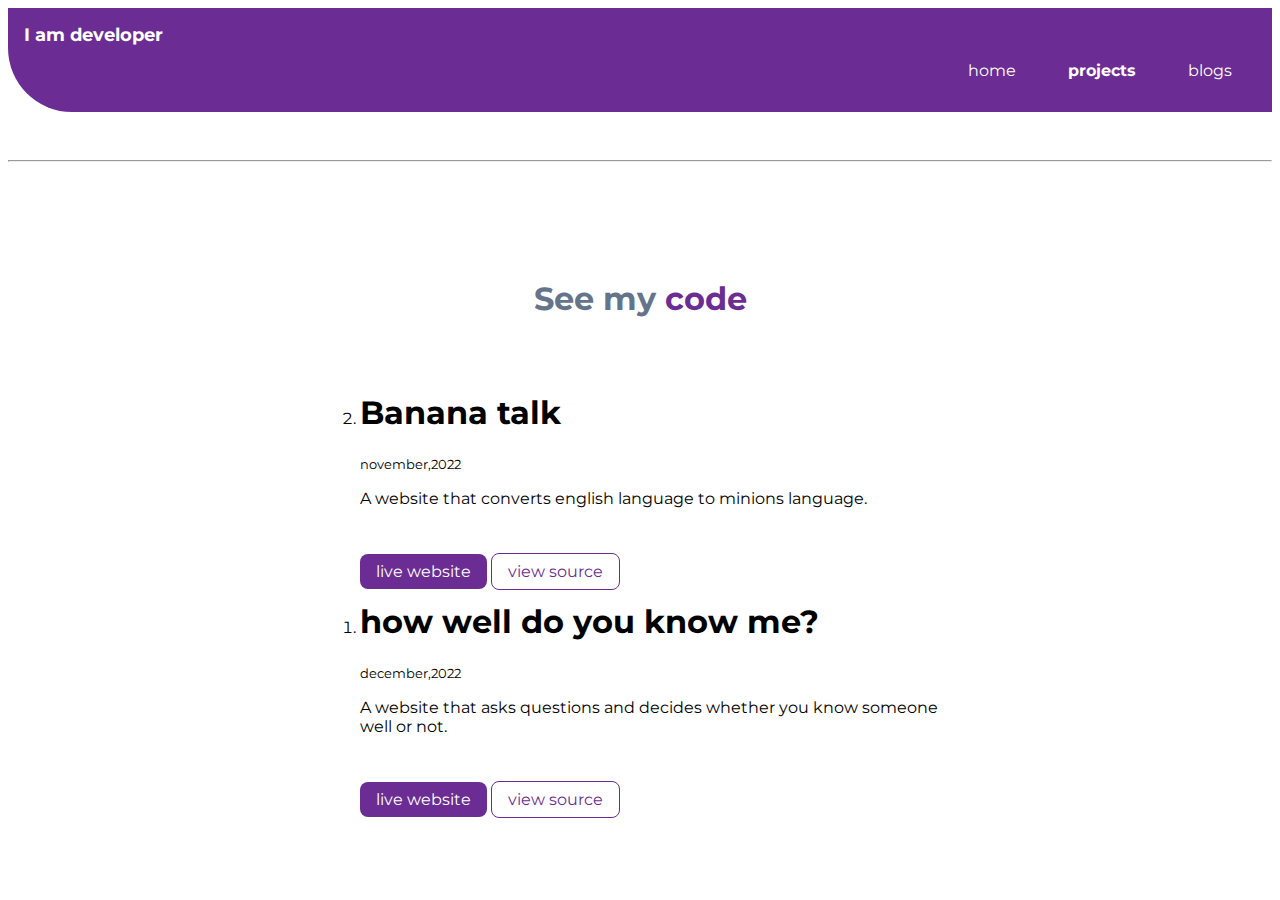
==== projects.html @ 64026c94 ".." ====
<!DOCTYPE html>
<html lang="en">
<head>
    <meta charset="UTF-8">
    <meta http-equiv="X-UA-Compatible" content="IE=edge">
    <meta name="viewport" content="width=device-width, initial-scale=1.0">
    <title>Projects of Nikhil</title>
    <link rel="stylesheet" href="style.css">
</head>
<body>
    <nav class="navigation container">
        <div class="nav-brand"><strong>I am developer</strong> </div>
        <ul class="list-non-bullet nav-pills">
            <li class="list-item-inline">
                <a class="link" href="/">home</a>
            </li>
            <li class="list-item-inline">
                <a class="link link-active" href="projects.html">projects</a>
            </li>
            <li class="list-item-inline">
                <a class="link" href="blogs.html">blogs</a>
            </li>
        </ul>
    </nav><hr> 
    
    <header class="hero">
        <img class="hero-img" src="project.svg" alt="">
        <h1 class="hero-heading">See my <span class="heading-inverted">
            code
        </span></h1>
    </header>   
    <ol reversed>
        <div class="container container-center">
            <li>
                <h1>Banana talk</h1>
                 <small>november,2022</small>
                 <p>A website that converts english language to minions language.</p>
                 <br><br>
                 <a class="link link-primary" target="_blank" href="https://bananatalkproject.netlify.app/">live website</a>
                 <a class="link link-secondary" target="_blank" href="https://github.com/Nikhilj007/Banana-speak">view source</a>
             </li> 
        </div>
        <div class="container container-center">
            <li>
                <h1>how well do you know me?</h1>
                 <small>december,2022</small>
                 <p>A website that asks questions and decides whether you know someone well or not.</p>
                 <br><br>
                 <a class="link link-primary" href="/">live website</a>
                 <a class="link link-secondary" href="/">view source</a>
             </li> 
        </div>
        
    </ol>   
</body>
</html>
---- style.css ----
@import url('https://fonts.googleapis.com/css2?family=Montserrat:ital,wght@1,500&display=swap');

:root{
    --primary-color: #6b2d93;
    --off-white: #f1f5f9;
    --dark-grey: #64748b;
}
body{
    font-family: 'Montserrat',
    sans-serif;
}
hr{
    margin: 3rem 0rem;
}
.container{
    padding: 0rem 1rem;
}
.container-center{
    max-width: 600px;
    margin: auto;
}
.link{
    text-decoration: none;
    padding: 0.5rem 1rem;
}
.link-active{
    font-weight: bold;
}

.link-primary{
    background-color: var(--primary-color);
    color: white;
    border-radius: 0.5rem;
}
.link-secondary{
    color: var(--primary-color);
    border-radius: 0.5rem;
    border: 1px solid var(--primary-color);

}
 .container a:hover{
    background-color: #360854;
    color: white;
}
.list-non-bullet{
    list-style: none;
}
.list-item-inline{
    display: inline;
    padding: 0rem 0.5rem;
}
.navigation{
    background-color: var(--primary-color);
    color: white;
    padding: 1rem 1rem;
    border-bottom-left-radius: 4rem;
}
.navigation .nav-brand{
    font-size: 1.1rem;
}
.navigation .nav-pills{
    text-align: right;
}
.navigation a{
    color: white;
}
.hero{
    padding: 2rem;
}
.hero .hero-img{
    max-width: 350px;
    display: block;
    margin: auto;
}
.hero .hero-heading{
    padding-top: 1rem;
    color: var(--dark-grey);
    text-align: center;
}
.hero .heading-inverted{
    color: var(--primary-color);
}
.section{
    padding: 2rem;
}
.section h3{
    text-align: center;
    
}
.ow{
    background-color: var(--off-white);
}
footer{
    background-color: var(--primary-color);
    padding: 2rem 1rem;
    text-align: center;
    border-top-right-radius: 4rem ;
    color: white;
}
.footer .link {
    color: white;
}
.footer .footer-header{
    font-weight: bold;
    font-size: large;
}
.footer ul{
    padding-inline-start: 0px;
}
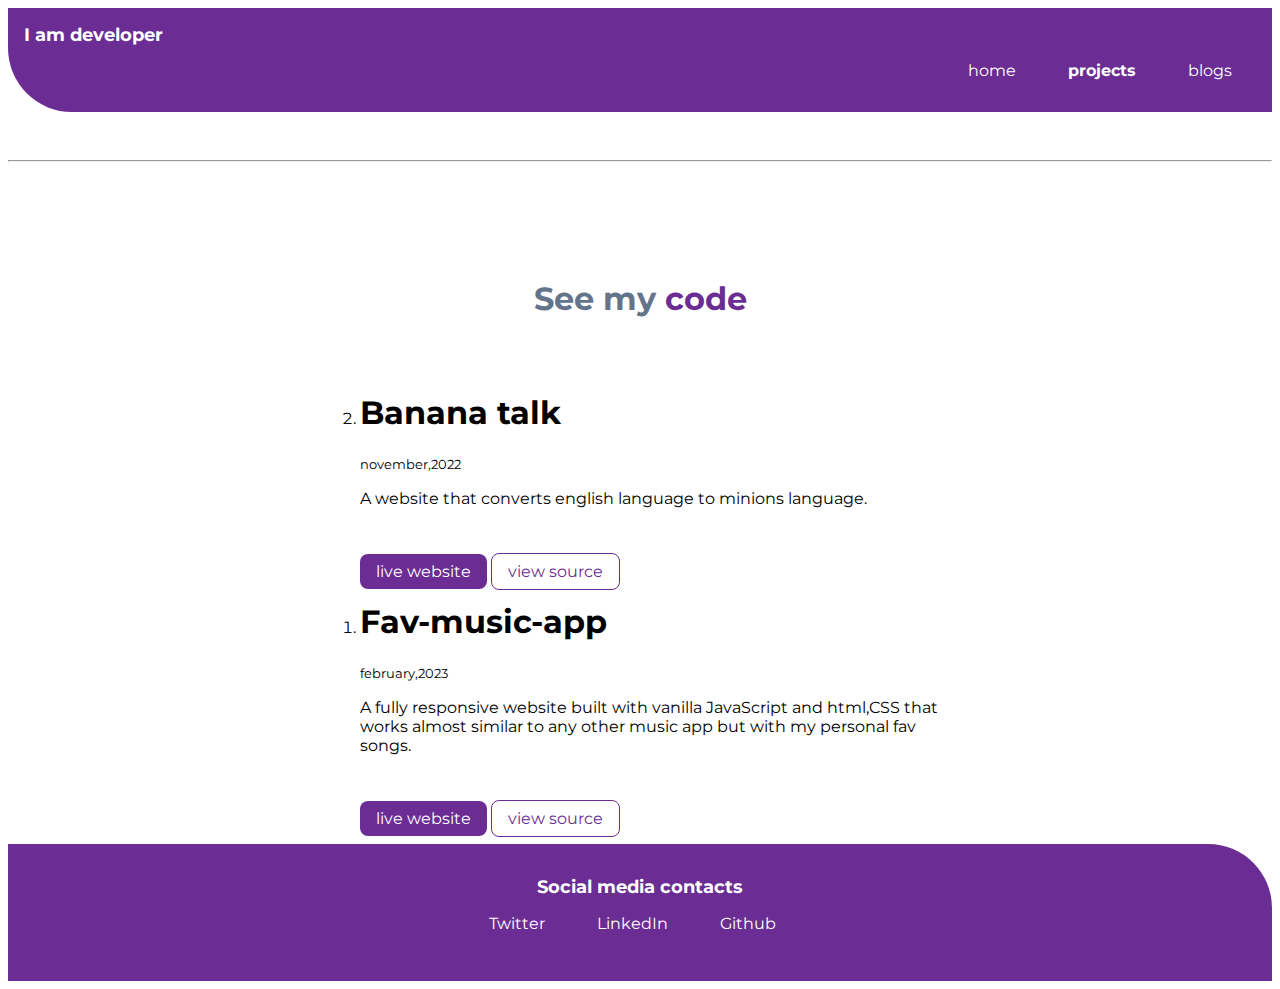
==== commit 1dc8e9ef: "new project" ====
--- a/projects.html
+++ b/projects.html
@@ -42,15 +42,26 @@
         </div>
         <div class="container container-center">
             <li>
-                <h1>how well do you know me?</h1>
-                 <small>december,2022</small>
-                 <p>A website that asks questions and decides whether you know someone well or not.</p>
+                <h1>Fav-music-app</h1>
+                 <small>february,2023</small>
+                 <p>A fully responsive website built with vanilla JavaScript and html,CSS that works almost similar to any other music app but with my personal fav songs.</p>
                  <br><br>
-                 <a class="link link-primary" href="/">live website</a>
-                 <a class="link link-secondary" href="/">view source</a>
+                 <a class="link link-primary" target="_blank" href="https://favmusicapp.netlify.app/">live website</a>
+                 <a class="link link-secondary" target="_blank" href="https://github.com/Nikhilj007/spotify-clone">view source</a>
              </li> 
         </div>
         
     </ol>   
+    <footer class="footer">
+        <div class="footer-header">
+            Social media contacts
+            
+        </div>
+        <ul class="social-links list-non-bullet container">
+            <li class="list-item-inline"><a class="link " href="https://twitter.com/Nikhilism_1515?t=WCTnTuLcDopaoNQVSn306Q&s=08" target="_blank"> Twitter</a></li>
+            <li class="list-item-inline"><a class="link " href="https://www.linkedin.com/in/nikhil-jha-326779210" target="_blank"> LinkedIn</a></li>
+            <li class="list-item-inline"><a class="link " href="https://github.com/Nikhilj007" target="_blank"> Github</a></li>
+        </ul>
+    </footer>
 </body>
 </html>--- a/style.css
+++ b/style.css
@@ -22,6 +22,7 @@
 .link{
     text-decoration: none;
     padding: 0.5rem 1rem;
+    transition: 0.3s ease-out;
 }
 .link-active{
     font-weight: bold;
@@ -31,16 +32,19 @@
     background-color: var(--primary-color);
     color: white;
     border-radius: 0.5rem;
+    transition: 0.3s ease-out;
 }
 .link-secondary{
     color: var(--primary-color);
     border-radius: 0.5rem;
     border: 1px solid var(--primary-color);
+    transition: 0.3s ease-out;
 
 }
  .container a:hover{
     background-color: #360854;
     color: white;
+    border-radius: 0.5rem;
 }
 .list-non-bullet{
     list-style: none;
@@ -54,6 +58,7 @@
     color: white;
     padding: 1rem 1rem;
     border-bottom-left-radius: 4rem;
+    position:static
 }
 .navigation .nav-brand{
     font-size: 1.1rem;
@@ -106,4 +111,10 @@
 }
 .footer ul{
     padding-inline-start: 0px;
+}
+@media all and(max-width:460px) {
+    .section .link-secondary{
+        margin-top: 5rem;
+    }
+    
 }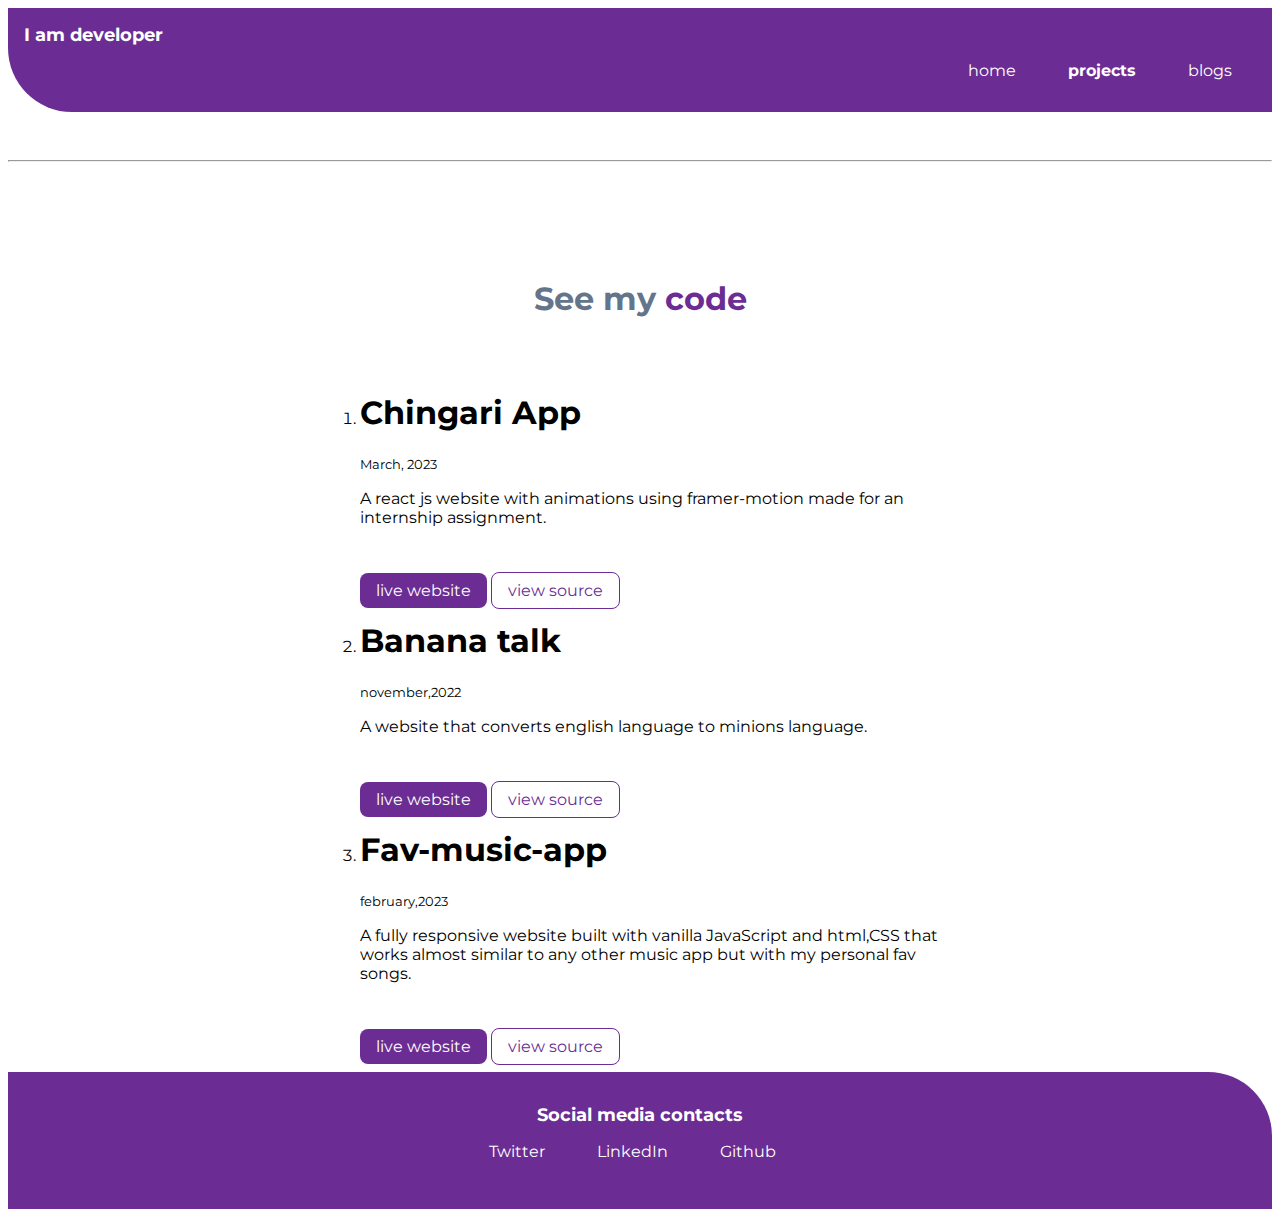
==== commit 6f300181: "Update projects.html" ====
--- a/projects.html
+++ b/projects.html
@@ -29,7 +29,17 @@
             code
         </span></h1>
     </header>   
-    <ol reversed>
+    <ol>
+         <div class="container container-center">
+            <li>
+                <h1>Chingari App</h1>
+                 <small>March, 2023</small>
+                 <p>A react js website with animations using framer-motion made for an internship assignment.</p>
+                 <br><br>
+                 <a class="link link-primary" target="_blank" href="https://chingariapp.netlify.app">live website</a>
+                 <a class="link link-secondary" target="_blank" href="https://github.com/Nikhilj007/chingari/">view source</a>
+             </li> 
+        </div>
         <div class="container container-center">
             <li>
                 <h1>Banana talk</h1>
--- a/style.css
+++ b/style.css
@@ -19,6 +19,13 @@
     max-width: 600px;
     margin: auto;
 }
+
+.flex{
+    display: flex;
+    gap: 5px;
+    flex-wrap: wrap;
+}
+
 .link{
     text-decoration: none;
     padding: 0.5rem 1rem;
